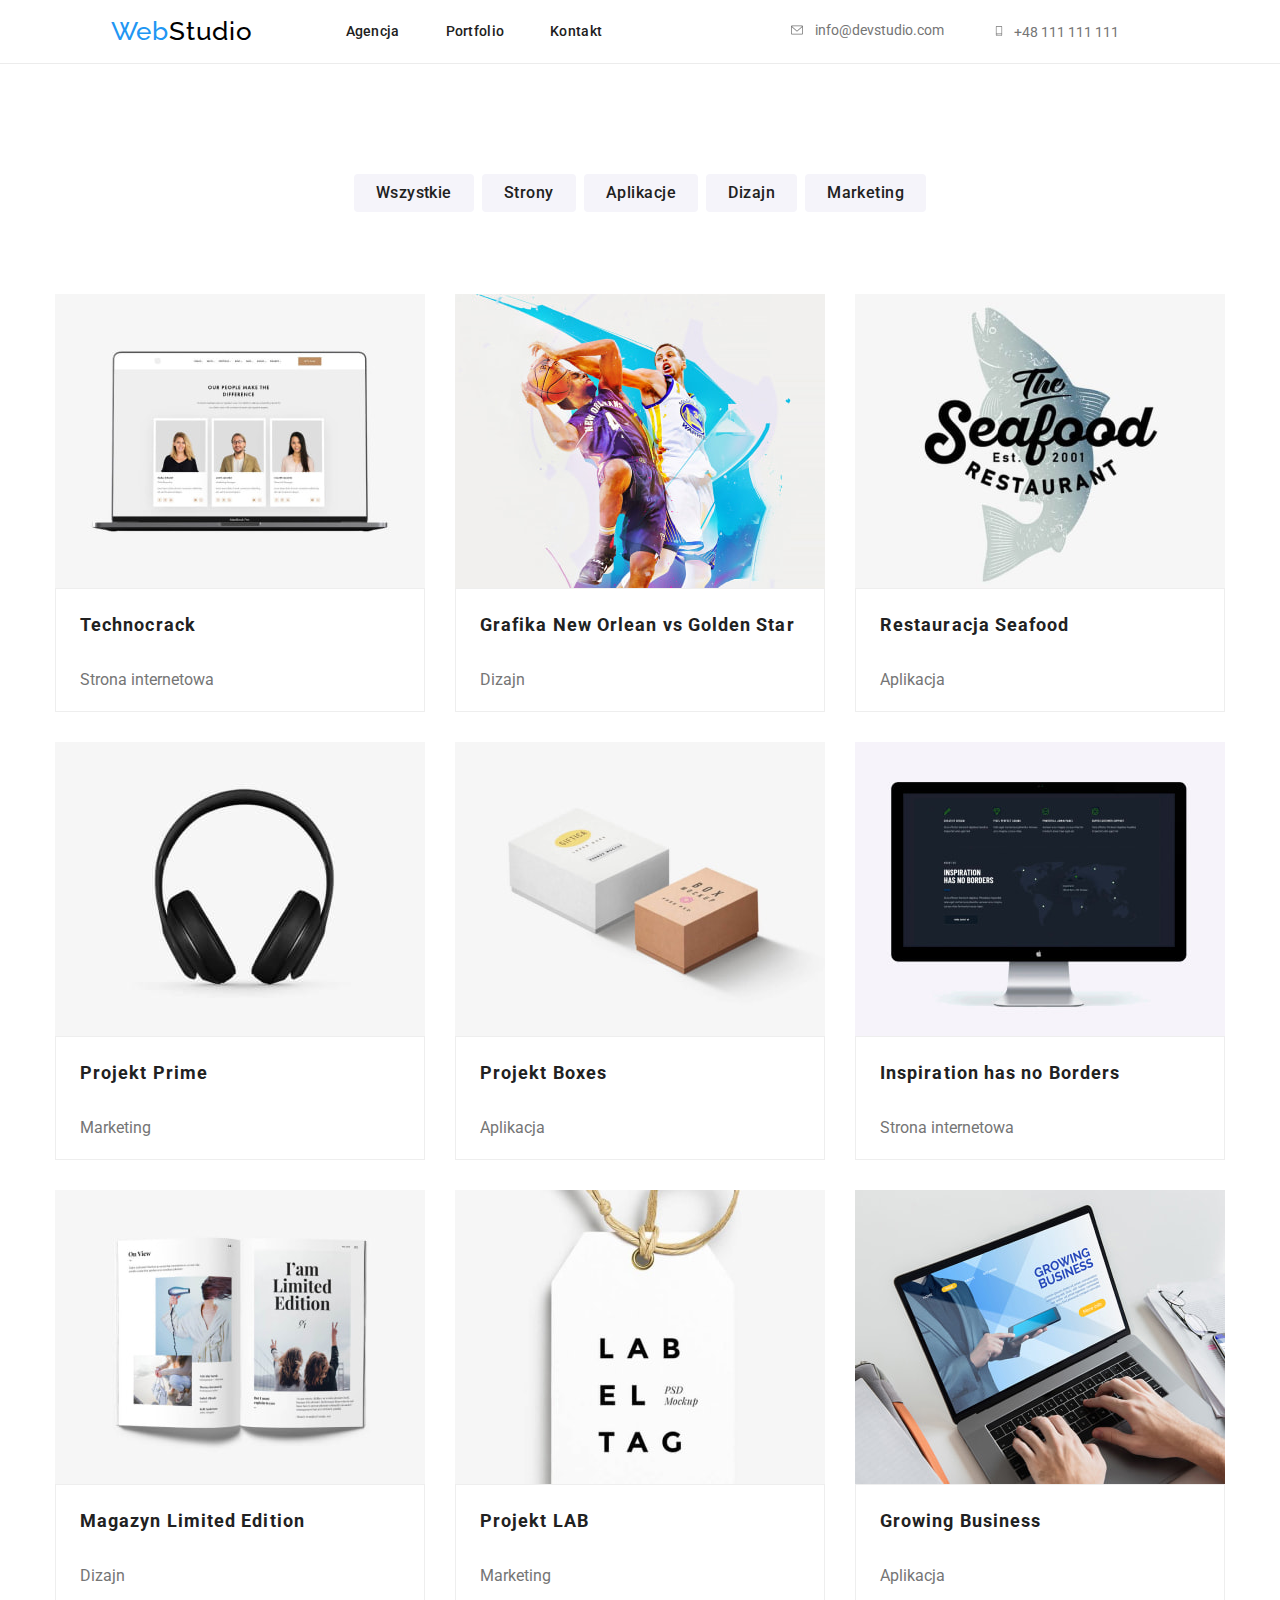
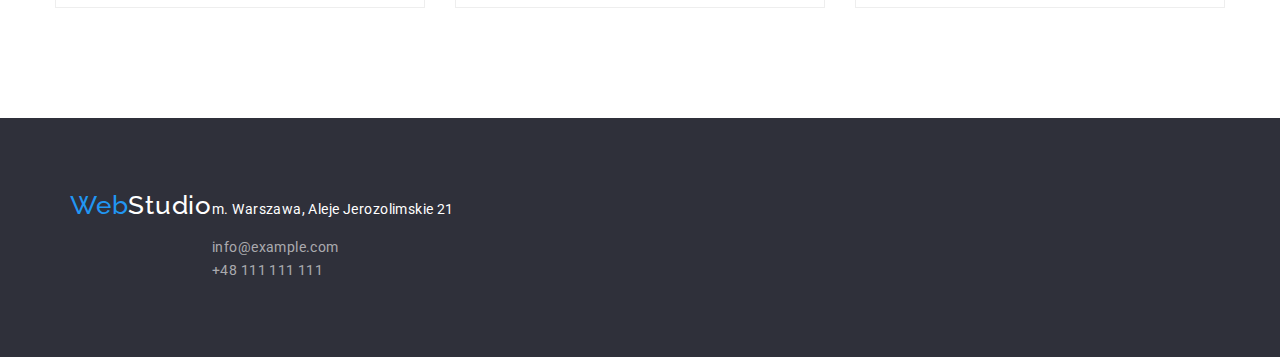
==== portfolio.html @ 8189e32f "created project" ====
<!DOCTYPE html>
<html lang="en">
    <head>
        <meta charset="UTF-8" />
        <meta http-equiv="X-UA-Compatible" content="IE=edge" />
        <meta name="viewport" content="width=device-width, initial-scale=1.0" />
        <title>Portfolio</title>
        <link
            rel="stylesheet"
            href="https://cdnjs.cloudflare.com/ajax/libs/modern-normalize/1.0.0/modern-normalize.min.css"
        />
        <link rel="stylesheet" href="./css/styles.css" />
        <link rel="preconnect" href="https://fonts.googleapis.com" />
        <link rel="preconnect" href="https://fonts.gstatic.com" crossorigin />
        <link
            href="https://fonts.googleapis.com/css2?family=Raleway:wght@700&family=Roboto:wght@400;500;700;900&display=swap"
            rel="stylesheet"
        />
    </head>
    <body>
        <header class="headline-st-background">
            <div class="headline-st container">
                <nav class="headline">
                    <ul class="list headline-list">
                        <li>
                            <a class="link" href="./index.html">
                                <span class="logo-first">Web</span
                                ><span class="logo-second">Studio</span>
                            </a>
                        </li>
                        <li>
                            <a class="link headline-link" href="#">Agencja</a>
                        </li>
                        <li>
                            <a
                                class="link headline-link"
                                href="./portfolio.html"
                                >Portfolio</a
                            >
                        </li>
                        <li>
                            <a class="link headline-link" href="#">Kontakt</a>
                        </li>
                    </ul>
                </nav>
                <ul class="list contact-list">
                    <li>
                        <a
                            class="link-contact headline-contact"
                            href="mailto:info@devstudio.com"
                            ><svg class="contact-icon" width="26" height="12">
                                <use
                                    width="16"
                                    height="12"
                                    y="1"
                                    href="./images/icons.svg#icon-envelope"
                                ></use></svg
                            >info@devstudio.com</a
                        >
                    </li>
                    <li>
                        <a
                            class="link-contact headline-contact"
                            href="tel:+48111111111"
                            ><svg class="contact-icon" width="20" height="16">
                                <use
                                    width="10"
                                    height="16"
                                    y="2"
                                    href="./images/icons.svg#icon-smartphone"
                                ></use></svg
                            >+48 111 111 111</a
                        >
                    </li>
                </ul>
            </div>
        </header>
        <main class="container">
            <section class="btn-st section">
                <ul class="list btn-list">
                    <li>
                        <button type="button" class="portfolio-btn">
                            Wszystkie
                        </button>
                    </li>
                    <li>
                        <button type="button" class="portfolio-btn">
                            Strony
                        </button>
                    </li>
                    <li>
                        <button type="button" class="portfolio-btn">
                            Aplikacje
                        </button>
                    </li>
                    <li>
                        <button type="button" class="portfolio-btn">
                            Dizajn
                        </button>
                    </li>
                    <li>
                        <button type="button" class="portfolio-btn">
                            Marketing
                        </button>
                    </li>
                </ul>
            </section>
            <section class="projects-st section">
                <ul class="list card-set">
                    <li class="project-card">
                        <img
                            src="./images/portfolio-photos/technocrack.jpg"
                            alt="Strona internetowa Technorack"
                            class="photo"
                            width="370"
                            height="294"
                        />
                        <div class="project-border">
                            <p class="project-name">Technocrack</p>
                            <p class="project-type">Strona internetowa</p>
                        </div>
                    </li>
                    <li class="project-card">
                        <img
                            src="./images/portfolio-photos/neworleanvsgoldenstar.jpg"
                            alt="Projekt graficzny New Orlean vs Golden Star"
                            class="photo"
                            width="370"
                            height="294"
                        />
                        <div class="project-border">
                            <p class="project-name">
                                Grafika New Orlean vs Golden Star
                            </p>
                            <p class="project-type">Dizajn</p>
                        </div>
                    </li>
                    <li class="project-card">
                        <img
                            src="./images/portfolio-photos/seafood.jpg"
                            alt="Logo restauracji Seafood"
                            class="photo"
                            width="370"
                            height="294"
                        />
                        <div class="project-border">
                            <p class="project-name">Restauracja Seafood</p>
                            <p class="project-type">Aplikacja</p>
                        </div>
                    </li>
                    <li class="project-card">
                        <img
                            src="./images/portfolio-photos/projektprime.jpg"
                            alt="Czarne słuchawki"
                            class="photo"
                            width="370"
                            height="294"
                        />
                        <div class="project-border">
                            <p class="project-name">Projekt Prime</p>
                            <p class="project-type">Marketing</p>
                        </div>
                    </li>
                    <li class="project-card">
                        <img
                            src="./images/portfolio-photos/projektboxes.jpg"
                            alt="Dwa pudełka"
                            class="photo"
                            width="370"
                            height="294"
                        />
                        <div class="project-border">
                            <p class="project-name">Projekt Boxes</p>
                            <p class="project-type">Aplikacja</p>
                        </div>
                    </li>
                    <li class="project-card">
                        <img
                            src="./images/portfolio-photos/noborders.jpg"
                            alt="Strona internetowa Inspiration has no Borders"
                            class="photo"
                            width="370"
                            height="294"
                        />
                        <div class="project-border">
                            <p class="project-name">
                                Inspiration has no Borders
                            </p>
                            <p class="project-type">Strona internetowa</p>
                        </div>
                    </li>
                    <li class="project-card">
                        <img
                            src="./images/portfolio-photos/limitededition.jpg"
                            alt="Magazyn Limited Edition"
                            class="photo"
                            width="370"
                            height="294"
                        />
                        <div class="project-border">
                            <p class="project-name">Magazyn Limited Edition</p>
                            <p class="project-type">Dizajn</p>
                        </div>
                    </li>
                    <li class="project-card">
                        <img
                            src="./images/portfolio-photos/projektlab.jpg"
                            alt="Zawieszka LAB"
                            class="photo"
                            width="370"
                            height="294"
                        />
                        <div class="project-border">
                            <p class="project-name">Projekt LAB</p>
                            <p class="project-type">Marketing</p>
                        </div>
                    </li>
                    <li class="project-card">
                        <img
                            src="./images/portfolio-photos/projektbusiness.jpg"
                            alt="Strona internetowa Growing Business"
                            class="photo"
                            width="370"
                            height="294"
                        />
                        <div class="project-border">
                            <p class="project-name">Growing Business</p>
                            <p class="project-type">Aplikacja</p>
                        </div>
                    </li>
                </ul>
            </section>
        </main>
        <footer class="end-bar-background">
            <div class="end-bar container">
                <a class="link" href="./index.html">
                    <span class="logo-first">Web</span
                    ><span class="logo-second-bar">Studio</span>
                </a>
                <address class="end-bar-ad">
                    m. Warszawa, Aleje Jerozolimskie 21
                    <ul class="list">
                        <li>
                            <a href="#" class="link-contact ad-contact"
                                >info@example.com</a
                            >
                        </li>
                        <li>
                            <a href="#" class="link-contact ad-contact"
                                >+48 111 111 111</a
                            >
                        </li>
                    </ul>
                </address>
            </div>
        </footer>
    </body>
</html>
---- css/styles.css ----
:root {
    --brand-color: #2196f3;
    --additional-color: #ffffff;
    --description-color: #757575;
    --minor-color: #2f303a;
    --logo-font-size: 26px;
    --important-font-size: 16px;
    --extra-font-size: 14px;
}
body {
    font-family: "Roboto", sans-serif;
    color: #212121;
}
.container {
    box-sizing: border-box;
    width: 100%;
    max-width: 1200px;
    margin: 0 auto;
}
.section {
    padding: 94px 0;
}
.headline-st-background {
    background-color: var(--additional-color);
    border-bottom: 1px solid #ececec;
}
.headline-st {
    display: flex;
    justify-content: space-around;
    align-items: center;
}
.headline-list {
    display: flex;
    flex-direction: row;
    align-items: center;
}
.link {
    font-weight: 500;
    font-size: var(--extra-font-size);
    letter-spacing: 0.02em;
    line-height: 1.14;
    text-decoration: none;
    color: inherit;
}
.link:hover {
    color: var(--brand-color);
}
.link-contact:hover svg {
    fill: var(--brand-color);
}
.headline-link {
    padding-right: 46px;
}
.contact-list {
    display: flex;
    flex-direction: row;
}
.contact-icon {
    fill: var(--description-color);
    padding-right: 10px;
}
.contact-icon:hover {
    fill: var(--brand-color);
}
.headline-contact {
    padding-right: 50px;
}
.link-contact {
    font-family: inherit;
    font-size: var(--extra-font-size);
    text-decoration: none;
    color: var(--description-color);
}
.link-contact:hover {
    color: var(--brand-color);
}
.logo-first {
    font-family: "Raleway";
    font-size: var(--logo-font-size);
    letter-spacing: 0.03em;
    line-height: 1.19;
    color: var(--brand-color);
}
.logo-second {
    font-family: "Raleway";
    font-size: var(--logo-font-size);
    letter-spacing: 0.03em;
    line-height: 1.19;
    color: #000000;
    padding-right: 93px;
}
.logo-second-bar {
    font-family: "Raleway";
    font-size: var(--logo-font-size);
    letter-spacing: 0.03em;
    line-height: 1.19;
    color: var(--additional-color);
}
.list {
    list-style: none;
    padding-left: 0;
}
.prime-st {
    width: 1200px;
    background-color: var(--minor-color);
    background-image: linear-gradient(
            to bottom,
            rgba(47, 48, 58, 0.4),
            rgba(255, 255, 255, 0)
        ),
        url("../images/main-background.jpg");
    background-position: center;
    background-size: cover;
    background-repeat: no-repeat;
    text-align: center;
}
.prime-title {
    width: 696px;
    font-family: inherit;
    font-weight: 900;
    font-size: 44px;
    letter-spacing: 0.06em;
    line-height: 1.5;
    text-transform: uppercase;
    color: var(--additional-color);
    padding-bottom: 40px;
    margin: 0 auto;
}
.prime-btn {
    cursor: pointer;
    border: 0;
    font-family: inherit;
    font-weight: 700;
    font-size: var(--important-font-size);
    letter-spacing: 0.06em;
    line-height: 1.87;
    text-align: center;
    box-shadow: 0px 4px 4px 0px #00000026;
    background-color: var(--brand-color);
    color: var(--additional-color);
    width: 200px;
    margin: 0 auto;
    padding: 10px 41px;
    border-radius: 4px;
}
.ipsum-st {
    display: flex;
    flex-direction: row;
    padding-bottom: 0;
}
.ipsum-list {
    margin-left: 15px;
    display: flex;
    flex-direction: row;
}
.ipsum-list-item {
    padding-right: 30px;
}
.ipsum-title {
    padding-top: 30px;
    font-family: inherit;
    font-weight: 700;
    font-size: var(--extra-font-size);
    letter-spacing: 0.03em;
    line-height: 1.14;
    text-transform: uppercase;
    color: inherit;
}
.ipsum-text {
    width: 270px;
    font-family: inherit;
    font-size: var(--extra-font-size);
    letter-spacing: 0.03em;
    line-height: 1.71;
    color: var(--description-color);
}
.ipsum-icon {
    background: #f5f4fa;
    border-radius: 4px;
}
.work-list {
    display: flex;
    justify-content: center;
    text-align: center;
    padding: 50px;
    gap: 30px;
}
.work-card {
    width: 370px;
}
.title {
    text-align: center;
    font-family: inherit;
    font-weight: 700;
    font-size: 36px;
    letter-spacing: 0.03em;
    line-height: 1.16;
    color: inherit;
}
.team-st {
    text-align: center;
    background-color: #f5f4fa;
}
.team-list {
    display: flex;
    justify-content: center;
    text-align: center;
    padding-top: 50px;
    gap: 30px;
}
.team-card {
    width: 270px;
    box-shadow: 0px 1px 3px rgba(0, 0, 0, 0.12), 0px 1px 1px rgba(0, 0, 0, 0.14),
        0px 2px 1px rgba(0, 0, 0, 0.2);
    border-radius: 0px 0px 4px 4px;
    background-color: var(--additional-color);
}
.name {
    font-family: inherit;
    font-weight: 500;
    font-size: var(--important-font-size);
    letter-spacing: 0.03em;
    line-height: 1.18;
    color: inherit;
}
.position {
    font-family: inherit;
    font-size: var(--important-font-size);
    letter-spacing: 0.03em;
    line-height: 1.18;
    color: var(--description-color);
}
.team-social-list {
    display: flex;
    justify-content: space-evenly;
}
.team-social-item {
    gap: 10px;
    padding-bottom: 30px;
}
.team-icon {
    fill: #afb1b8;
    background: var(--additional-color);
    border-radius: 50px;
}
.team-icon:hover {
    fill: var(--additional-color);
    background: var(--brand-color);
}
.clients-st {
    text-align: center;
}
.client-list {
    display: flex;
    justify-content: space-evenly;
    text-align: center;
    padding-top: 50px;
    gap: 30px;
}
.clients-icon {
    width: 170px;
    height: 92px;
    fill: #afb1b8;
    border: 1px solid #afb1b8;
    border-radius: 4px;
}
.clients-icon:hover {
    cursor: pointer;
    fill: var(--brand-color);
    border: 1px solid var(--brand-color);
}
.btn-st {
    padding-bottom: 0;
}
.btn-list {
    display: flex;
    justify-content: center;
    gap: 8px;
}
.portfolio-btn {
    cursor: pointer;
    border: 0;
    font-family: inherit;
    font-weight: 500;
    font-size: var(--important-font-size);
    letter-spacing: 0.03em;
    line-height: 1.62;
    text-align: center;
    color: inherit;
    background-color: #f5f4fa;
    padding: 6px 22px;
    border-radius: 4px;
}
.portfolio-btn:hover {
    color: var(--additional-color);
    background-color: var(--brand-color);
}
.projects-st {
    padding-top: 50px;
}
.card-set {
    display: flex;
    justify-content: center;
    flex-wrap: wrap;
    gap: 30px;
    flex-basis: calc -177px;
}
.project-card {
    width: 370px;
}
.project-name {
    font-family: inherit;
    font-weight: 700;
    font-size: 18px;
    letter-spacing: 0.06em;
    line-height: 2;
    color: inherit;
    padding-left: 24px;
    padding-bottom: 4px;
}
.project-type {
    font-family: inherit;
    font-size: var(--important-font-size);
    line-height: 1.87;
    color: var(--description-color);
    padding-left: 24px;
}
.photo {
    display: block;
}
.project-border {
    border: 1px solid #eeeeee;
}
.end-bar-background {
    background-color: var(--minor-color);
}
.end-bar {
    display: flex;
    justify-content: flex-start;
    align-items: baseline;
    padding-top: 60px;
    padding-bottom: 60px;
    padding-left: 30px;
}
.end-bar-ad {
    font-family: inherit;
    font-size: var(--extra-font-size);
    letter-spacing: 0.03em;
    line-height: 1.71;
    font-style: normal;
    color: var(--additional-color);
    padding-top: 20px;
}
.ad-contact {
    padding-top: 9px;
    color: #ffffff99;
}
.ad-contact:hover {
    text-decoration: underline;
    color: #ffffff99;
}
.end-bar-socials {
    display: flex;
    padding-left: 172px;
}
.social-headline {
    font-family: inherit;
    font-size: var(--extra-font-size);
    letter-spacing: 0.03em;
    line-height: 1.14;
    color: var(--additional-color);
}
.social-list {
    display: flex;
}
.social-item {
    padding-right: 10px;
}
.column {
    display: flex;
    flex-direction: column;
    padding-left: 172px;
}
.end-bar-icon {
    fill: var(--additional-color);
    background: rgba(255, 255, 255, 0.1);
    border-radius: 50px;
}
.end-bar-icon:hover {
    background: var(--brand-color);
}
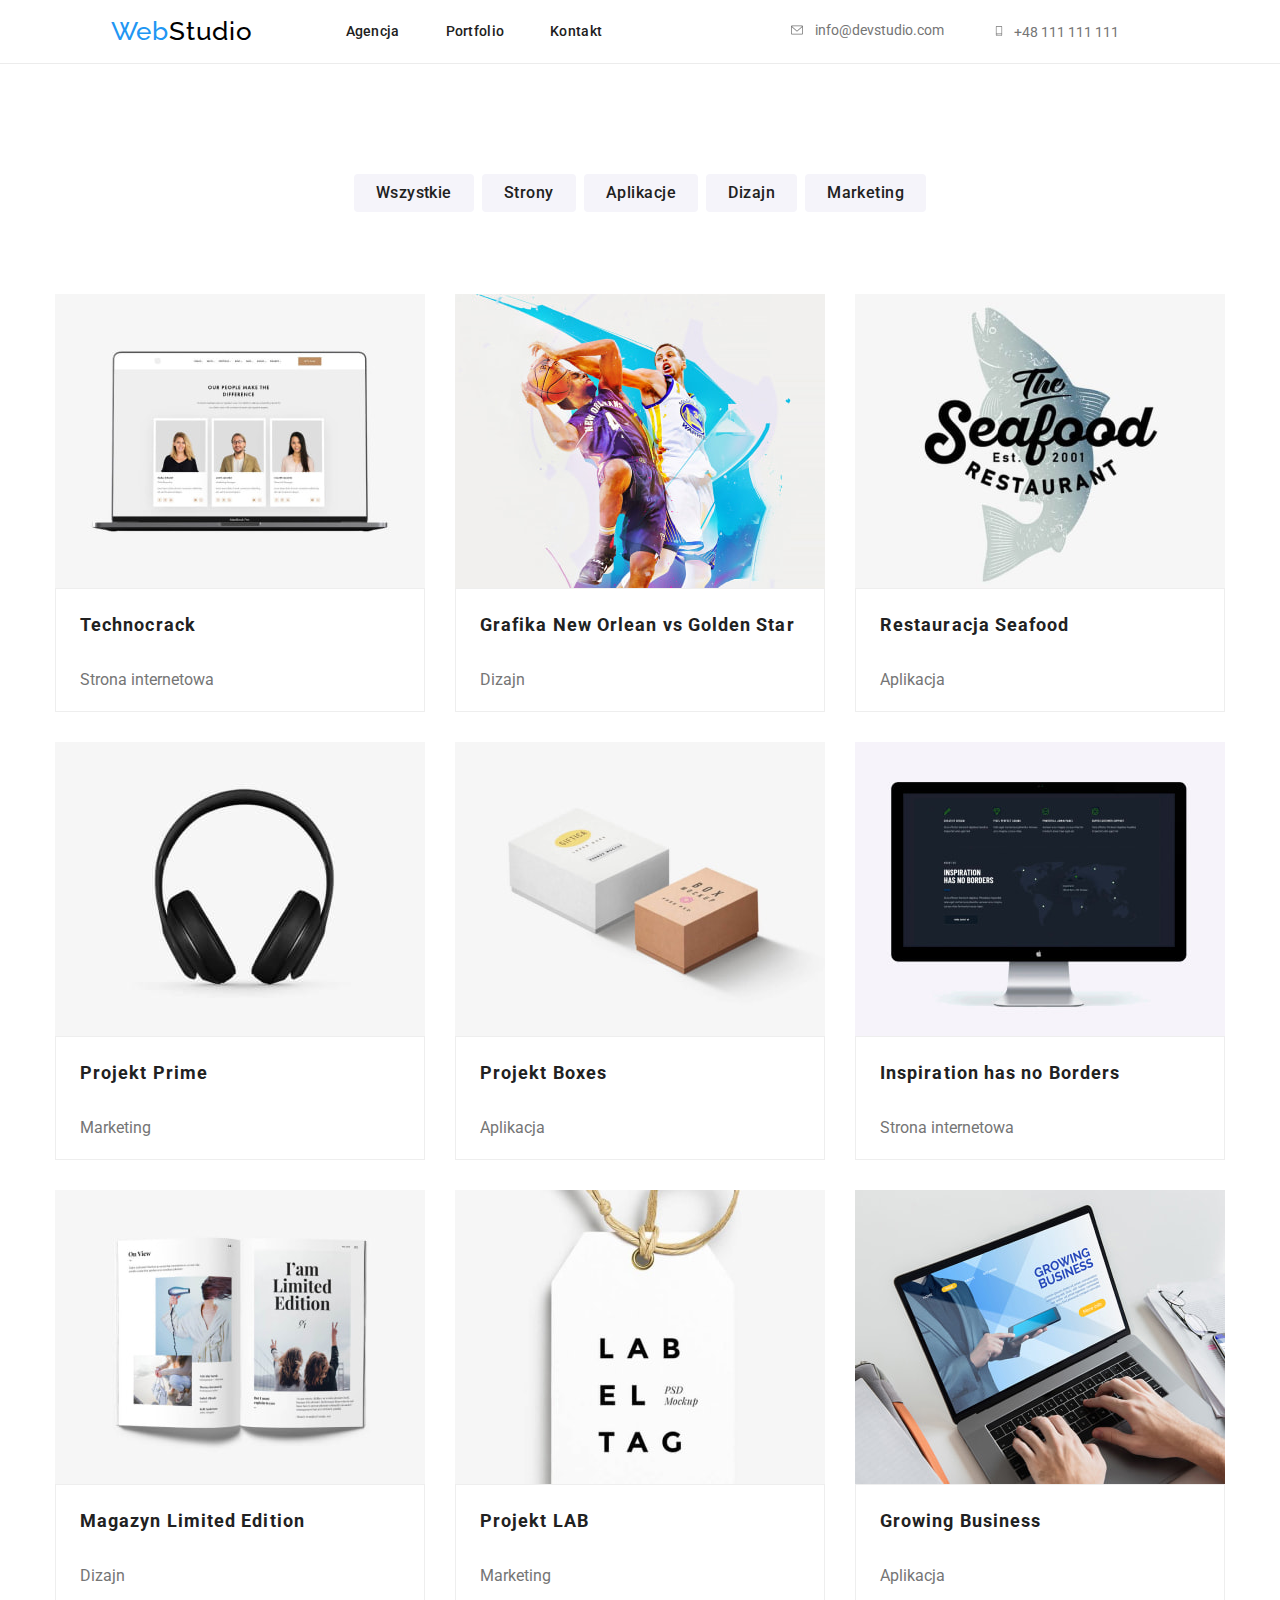
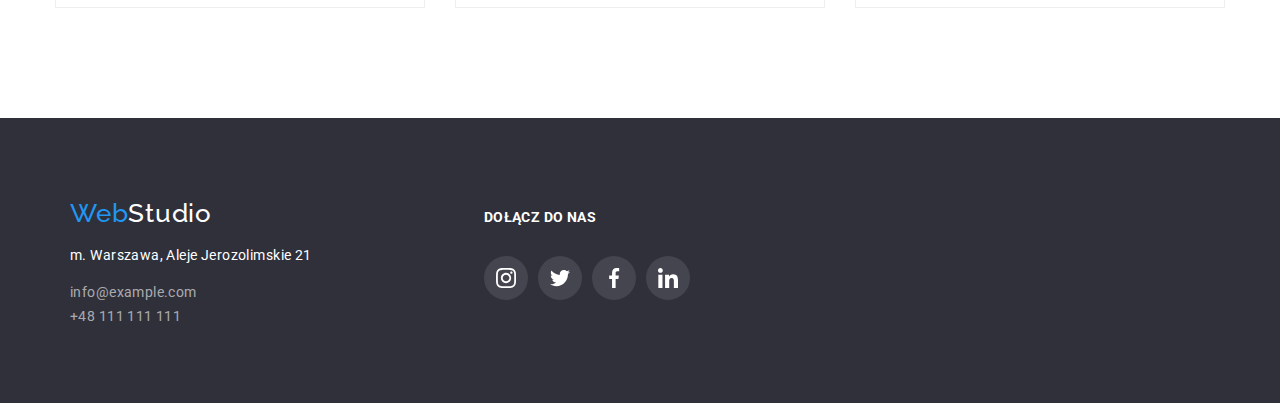
==== commit 7d7c4aa9: "added social icons to footer" ====
--- a/portfolio.html
+++ b/portfolio.html
@@ -233,12 +233,12 @@
         </main>
         <footer class="end-bar-background">
             <div class="end-bar container">
-                <a class="link" href="./index.html">
-                    <span class="logo-first">Web</span
-                    ><span class="logo-second-bar">Studio</span>
-                </a>
                 <address class="end-bar-ad">
-                    m. Warszawa, Aleje Jerozolimskie 21
+                    <a class="link" href="./index.html">
+                        <span class="logo-first">Web</span
+                        ><span class="logo-second-bar">Studio</span>
+                    </a>
+                    <p>m. Warszawa, Aleje Jerozolimskie 21</p>
                     <ul class="list">
                         <li>
                             <a href="#" class="link-contact ad-contact"
@@ -252,6 +252,75 @@
                         </li>
                     </ul>
                 </address>
+                <div class="column">
+                    <h3 class="social-headline">DOŁĄCZ DO NAS</h3>
+                    <ul class="list social-list">
+                        <li class="social-item">
+                            <a class="link" href="#"
+                                ><svg
+                                    class="end-bar-icon"
+                                    width="44px"
+                                    height="44px"
+                                >
+                                    <use
+                                        width="20px"
+                                        height="20px"
+                                        x="12"
+                                        y="12"
+                                        href="./images/icons.svg#icon-instagram-2"
+                                    ></use></svg
+                            ></a>
+                        </li>
+                        <li class="social-item">
+                            <a class="link" href="#"
+                                ><svg
+                                    class="end-bar-icon"
+                                    width="44px"
+                                    height="44px"
+                                >
+                                    <use
+                                        width="20px"
+                                        height="20px"
+                                        x="12"
+                                        y="12"
+                                        href="./images/icons.svg#icon-twitter-1"
+                                    ></use></svg
+                            ></a>
+                        </li>
+                        <li class="social-item">
+                            <a class="link" href="#"
+                                ><svg
+                                    class="end-bar-icon"
+                                    width="44px"
+                                    height="44px"
+                                >
+                                    <use
+                                        width="20px"
+                                        height="20px"
+                                        x="12"
+                                        y="12"
+                                        href="./images/icons.svg#icon-facebook-1"
+                                    ></use></svg
+                            ></a>
+                        </li>
+                        <li class="social-item">
+                            <a class="link" href="#"
+                                ><svg
+                                    class="end-bar-icon"
+                                    width="44px"
+                                    height="44px"
+                                >
+                                    <use
+                                        width="20px"
+                                        height="20px"
+                                        x="12"
+                                        y="12"
+                                        href="./images/icons.svg#icon-linkedin-1"
+                                    ></use></svg
+                            ></a>
+                        </li>
+                    </ul>
+                </div>
             </div>
         </footer>
     </body>
